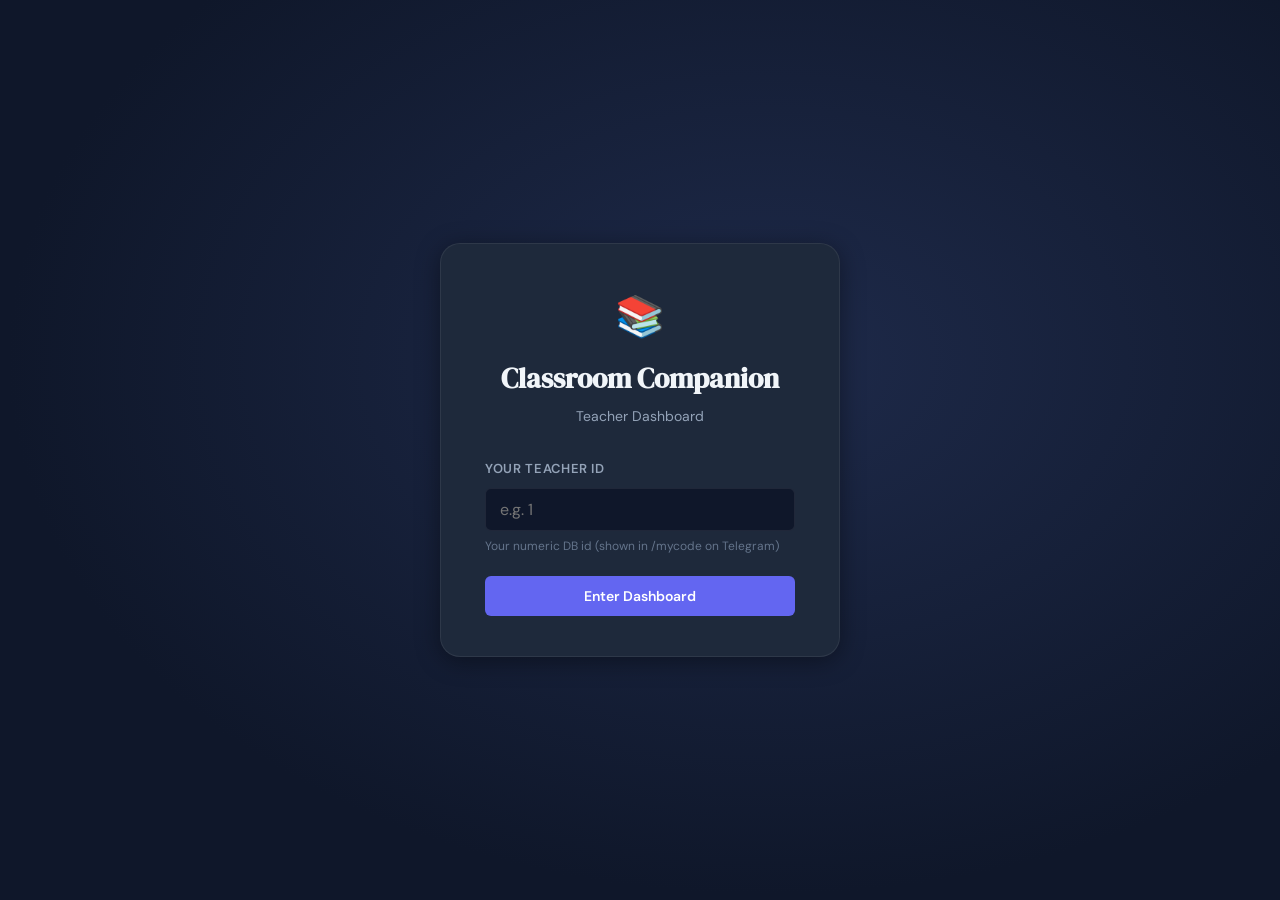
==== static/teacher/index.html @ 1d03b026 "feat: add initial HTML structure and JavaScript for Teacher Dashboard" ====
<!DOCTYPE html>
<html lang="en">
<head>
  <meta charset="UTF-8" />
  <meta name="viewport" content="width=device-width, initial-scale=1.0" />
  <title>Classroom Companion — Teacher Dashboard</title>
  <link rel="preconnect" href="https://fonts.googleapis.com" />
  <link rel="preconnect" href="https://fonts.gstatic.com" crossorigin />
  <link href="https://fonts.googleapis.com/css2?family=DM+Serif+Display:ital@0;1&family=DM+Sans:wght@300;400;500;600;700&display=swap" rel="stylesheet" />
  <link rel="stylesheet" href="/static/teacher/style.css" />
</head>
<body>
  <!-- ═══ LOGIN SCREEN ════════════════════════════════════════════════════════ -->
  <div id="login-screen" class="screen">
    <div class="login-card">
      <div class="login-logo">
        <span class="logo-icon">📚</span>
        <h1 class="logo-text">Classroom Companion</h1>
        <p class="logo-sub">Teacher Dashboard</p>
      </div>
      <form id="login-form">
        <label for="teacher-id">Your Teacher ID</label>
        <input
          id="teacher-id"
          type="number"
          placeholder="e.g. 1"
          min="1"
          required
          autocomplete="off"
        />
        <p class="hint">Your numeric DB id (shown in /mycode on Telegram)</p>
        <button type="submit" class="btn btn-primary btn-full">Enter Dashboard</button>
        <p id="login-error" class="error-msg hidden"></p>
      </form>
    </div>
  </div>

  <!-- ═══ MAIN DASHBOARD ══════════════════════════════════════════════════════ -->
  <div id="dashboard-screen" class="screen hidden">

    <!-- Topbar -->
    <header class="topbar">
      <div class="topbar-left">
        <span class="logo-icon-sm">📚</span>
        <span class="topbar-title">Classroom Companion</span>
      </div>
      <div class="topbar-right">
        <span id="teacher-name-display" class="teacher-badge"></span>
        <span id="refresh-indicator" class="refresh-badge" title="Auto-refreshes every 30s">↻ live</span>
        <button id="logout-btn" class="btn btn-ghost">Logout</button>
      </div>
    </header>

    <!-- Stats bar -->
    <section class="stats-bar">
      <div class="stat-card" id="stat-students">
        <span class="stat-value" id="stat-students-val">—</span>
        <span class="stat-label">Students</span>
      </div>
      <div class="stat-card" id="stat-pending">
        <span class="stat-value" id="stat-pending-val">—</span>
        <span class="stat-label">Pending</span>
      </div>
      <div class="stat-card" id="stat-progress">
        <span class="stat-value" id="stat-progress-val">—</span>
        <span class="stat-label">In Progress</span>
      </div>
      <div class="stat-card" id="stat-submitted">
        <span class="stat-value" id="stat-submitted-val">—</span>
        <span class="stat-label">Submitted</span>
      </div>
      <div class="stat-card" id="stat-reviewed">
        <span class="stat-value" id="stat-reviewed-val">—</span>
        <span class="stat-label">Reviewed</span>
      </div>
    </section>

    <!-- Controls -->
    <section class="controls-bar">
      <div class="controls-left">
        <label for="filter-status" class="sr-only">Filter by status</label>
        <select id="filter-status" class="select-input">
          <option value="">All Statuses</option>
          <option value="pending">Pending</option>
          <option value="in_progress">In Progress</option>
          <option value="submitted">Submitted</option>
          <option value="reviewed">Reviewed</option>
        </select>
        <label for="filter-student" class="sr-only">Filter by student</label>
        <select id="filter-student" class="select-input">
          <option value="">All Students</option>
        </select>
      </div>
      <div class="controls-right">
        <button id="digest-btn" class="btn btn-accent">📊 AI Class Digest</button>
      </div>
    </section>

    <!-- Assignment table -->
    <section class="table-section">
      <div class="table-wrapper">
        <table id="assignment-table">
          <thead>
            <tr>
              <th>Student</th>
              <th>Assignment</th>
              <th>Due Date</th>
              <th>Status</th>
              <th>Days Left</th>
              <th>Actions</th>
            </tr>
          </thead>
          <tbody id="assignment-tbody">
            <tr><td colspan="6" class="loading-row">Loading assignments…</td></tr>
          </tbody>
        </table>
      </div>
    </section>
  </div>

  <!-- ═══ AI SUMMARY MODAL ════════════════════════════════════════════════════ -->
  <div id="modal-overlay" class="modal-overlay hidden" role="dialog" aria-modal="true" aria-labelledby="modal-title">
    <div class="modal-card">
      <div class="modal-header">
        <h2 id="modal-title">AI Summary</h2>
        <button id="modal-close" class="modal-close" aria-label="Close">✕</button>
      </div>
      <div id="modal-body" class="modal-body">
        <div class="spinner"></div>
      </div>
    </div>
  </div>

  <script src="/static/teacher/app.js"></script>
</body>
</html>
---- static/teacher/style.css ----
/* ── Design tokens ────────────────────────────────────────────────────────── */
:root {
  --bg-base:        #0F172A;
  --bg-surface:     #1E293B;
  --bg-elevated:    #263346;
  --bg-modal:       #1a2640;

  --accent:         #6366F1;
  --accent-hover:   #4F46E5;
  --accent-muted:   rgba(99,102,241,0.15);

  --success:        #22C55E;
  --warning:        #F59E0B;
  --danger:         #EF4444;
  --info:           #38BDF8;

  --text-primary:   #F1F5F9;
  --text-secondary: #94A3B8;
  --text-muted:     #64748B;

  --border:         rgba(255,255,255,0.07);
  --border-focus:   rgba(99,102,241,0.6);

  --radius-sm:      6px;
  --radius-md:      12px;
  --radius-lg:      20px;

  --shadow-card:    0 4px 24px rgba(0,0,0,0.4);
  --shadow-modal:   0 24px 80px rgba(0,0,0,0.7);

  --font-display:   'DM Serif Display', Georgia, serif;
  --font-body:      'DM Sans', system-ui, sans-serif;

  --transition:     0.2s ease;
}

/* ── Reset & base ─────────────────────────────────────────────────────────── */
*, *::before, *::after { box-sizing: border-box; margin: 0; padding: 0; }

html { font-size: 16px; scroll-behavior: smooth; }

body {
  background-color: var(--bg-base);
  color: var(--text-primary);
  font-family: var(--font-body);
  font-weight: 400;
  line-height: 1.6;
  min-height: 100vh;
}

.sr-only {
  position: absolute; width: 1px; height: 1px;
  padding: 0; margin: -1px; overflow: hidden;
  clip: rect(0,0,0,0); white-space: nowrap; border: 0;
}

/* ── Screens ──────────────────────────────────────────────────────────────── */
.screen { min-height: 100vh; }
.hidden { display: none !important; }

/* ── Login ────────────────────────────────────────────────────────────────── */
#login-screen {
  display: flex;
  align-items: center;
  justify-content: center;
  background: radial-gradient(ellipse at 60% 40%, #1e2a4a 0%, var(--bg-base) 70%);
}

.login-card {
  background: var(--bg-surface);
  border: 1px solid var(--border);
  border-radius: var(--radius-lg);
  padding: 2.5rem 2.75rem;
  width: 100%;
  max-width: 400px;
  box-shadow: var(--shadow-card);
}

.login-logo {
  text-align: center;
  margin-bottom: 2rem;
}
.logo-icon { font-size: 2.5rem; display: block; margin-bottom: 0.5rem; }
.logo-text {
  font-family: var(--font-display);
  font-size: 1.75rem;
  color: var(--text-primary);
}
.logo-sub {
  font-size: 0.875rem;
  color: var(--text-secondary);
  margin-top: 0.25rem;
}

.login-card label {
  display: block;
  font-size: 0.8125rem;
  font-weight: 600;
  letter-spacing: 0.05em;
  text-transform: uppercase;
  color: var(--text-secondary);
  margin-bottom: 0.5rem;
}

.login-card input[type="number"] {
  width: 100%;
  background: var(--bg-base);
  border: 1px solid var(--border);
  border-radius: var(--radius-sm);
  color: var(--text-primary);
  font-family: var(--font-body);
  font-size: 1rem;
  padding: 0.625rem 0.875rem;
  outline: none;
  transition: border-color var(--transition);
  margin-bottom: 0.375rem;
}
.login-card input[type="number"]:focus {
  border-color: var(--border-focus);
  box-shadow: 0 0 0 3px rgba(99,102,241,0.15);
}

.hint {
  font-size: 0.75rem;
  color: var(--text-muted);
  margin-bottom: 1.25rem;
}

.error-msg {
  margin-top: 0.75rem;
  font-size: 0.8125rem;
  color: var(--danger);
  text-align: center;
}

/* ── Buttons ──────────────────────────────────────────────────────────────── */
.btn {
  display: inline-flex;
  align-items: center;
  gap: 0.4rem;
  border: none;
  border-radius: var(--radius-sm);
  cursor: pointer;
  font-family: var(--font-body);
  font-size: 0.875rem;
  font-weight: 600;
  padding: 0.5rem 1.125rem;
  transition: background var(--transition), transform 0.1s;
  white-space: nowrap;
}
.btn:active { transform: scale(0.97); }

.btn-primary {
  background: var(--accent);
  color: #fff;
}
.btn-primary:hover { background: var(--accent-hover); }

.btn-full { width: 100%; justify-content: center; padding-top: 0.7rem; padding-bottom: 0.7rem; }

.btn-ghost {
  background: transparent;
  color: var(--text-secondary);
  border: 1px solid var(--border);
}
.btn-ghost:hover { background: var(--bg-elevated); color: var(--text-primary); }

.btn-accent {
  background: var(--accent-muted);
  color: #a5b4fc;
  border: 1px solid rgba(99,102,241,0.3);
}
.btn-accent:hover { background: rgba(99,102,241,0.25); }

.btn-sm { font-size: 0.75rem; padding: 0.3rem 0.75rem; }

/* ── Topbar ───────────────────────────────────────────────────────────────── */
.topbar {
  position: sticky;
  top: 0;
  z-index: 100;
  display: flex;
  align-items: center;
  justify-content: space-between;
  padding: 0 1.5rem;
  height: 56px;
  background: var(--bg-surface);
  border-bottom: 1px solid var(--border);
  backdrop-filter: blur(12px);
}

.topbar-left {
  display: flex;
  align-items: center;
  gap: 0.6rem;
}
.logo-icon-sm { font-size: 1.25rem; }
.topbar-title {
  font-family: var(--font-display);
  font-size: 1.125rem;
  letter-spacing: -0.01em;
}

.topbar-right {
  display: flex;
  align-items: center;
  gap: 0.75rem;
}

.teacher-badge {
  background: var(--accent-muted);
  color: #a5b4fc;
  border-radius: 999px;
  font-size: 0.75rem;
  font-weight: 600;
  padding: 0.2rem 0.75rem;
}

.refresh-badge {
  font-size: 0.7rem;
  color: var(--success);
  background: rgba(34,197,94,0.12);
  border-radius: 999px;
  padding: 0.15rem 0.6rem;
  letter-spacing: 0.05em;
  animation: pulse 2s ease-in-out infinite;
}
@keyframes pulse {
  0%, 100% { opacity: 1; }
  50% { opacity: 0.5; }
}

/* ── Stats bar ────────────────────────────────────────────────────────────── */
.stats-bar {
  display: flex;
  gap: 1rem;
  padding: 1.25rem 1.5rem;
  overflow-x: auto;
}

.stat-card {
  flex: 1;
  min-width: 100px;
  background: var(--bg-surface);
  border: 1px solid var(--border);
  border-radius: var(--radius-md);
  padding: 1rem 1.25rem;
  display: flex;
  flex-direction: column;
  align-items: center;
  gap: 0.2rem;
  transition: border-color var(--transition);
}
.stat-card:hover { border-color: rgba(99,102,241,0.35); }

.stat-value {
  font-family: var(--font-display);
  font-size: 2rem;
  line-height: 1;
  color: var(--text-primary);
}
.stat-label {
  font-size: 0.75rem;
  font-weight: 500;
  color: var(--text-secondary);
  text-transform: uppercase;
  letter-spacing: 0.05em;
}

/* ── Controls bar ─────────────────────────────────────────────────────────── */
.controls-bar {
  display: flex;
  align-items: center;
  justify-content: space-between;
  padding: 0 1.5rem 1rem;
  gap: 0.75rem;
  flex-wrap: wrap;
}
.controls-left { display: flex; gap: 0.75rem; flex-wrap: wrap; }

.select-input {
  background: var(--bg-surface);
  border: 1px solid var(--border);
  border-radius: var(--radius-sm);
  color: var(--text-primary);
  font-family: var(--font-body);
  font-size: 0.875rem;
  padding: 0.45rem 2rem 0.45rem 0.75rem;
  outline: none;
  appearance: none;
  background-image: url("data:image/svg+xml,%3Csvg xmlns='http://www.w3.org/2000/svg' width='12' height='12' viewBox='0 0 12 12'%3E%3Cpath fill='%2394a3b8' d='M6 8L1 3h10z'/%3E%3C/svg%3E");
  background-repeat: no-repeat;
  background-position: right 0.6rem center;
  cursor: pointer;
  transition: border-color var(--transition);
}
.select-input:focus { border-color: var(--border-focus); }

/* ── Assignment table ─────────────────────────────────────────────────────── */
.table-section { padding: 0 1.5rem 2rem; }

.table-wrapper {
  background: var(--bg-surface);
  border: 1px solid var(--border);
  border-radius: var(--radius-md);
  overflow: hidden;
  overflow-x: auto;
}

table {
  width: 100%;
  border-collapse: collapse;
  font-size: 0.875rem;
}

thead tr {
  background: var(--bg-elevated);
  border-bottom: 1px solid var(--border);
}
th {
  padding: 0.875rem 1rem;
  text-align: left;
  font-size: 0.75rem;
  font-weight: 700;
  letter-spacing: 0.06em;
  text-transform: uppercase;
  color: var(--text-secondary);
  white-space: nowrap;
}

tbody tr {
  border-bottom: 1px solid var(--border);
  transition: background var(--transition);
}
tbody tr:last-child { border-bottom: none; }
tbody tr:hover { background: var(--bg-elevated); }

td {
  padding: 0.875rem 1rem;
  color: var(--text-primary);
  vertical-align: middle;
}

.loading-row {
  text-align: center;
  color: var(--text-muted);
  padding: 2.5rem 1rem !important;
}

/* Status badges */
.status-badge {
  display: inline-block;
  border-radius: 999px;
  font-size: 0.7rem;
  font-weight: 700;
  letter-spacing: 0.05em;
  padding: 0.2rem 0.65rem;
  text-transform: uppercase;
}
.status-pending    { background: rgba(245,158,11,0.15); color: #fbbf24; }
.status-in_progress{ background: rgba(56,189,248,0.15); color: #38bdf8; }
.status-submitted  { background: rgba(99,102,241,0.2);  color: #a5b4fc; }
.status-reviewed   { background: rgba(34,197,94,0.15);  color: #4ade80; }

/* Days-left colouring */
.days-ok      { color: var(--text-secondary); }
.days-warning { color: var(--warning); font-weight: 600; }
.days-danger  { color: var(--danger);  font-weight: 700; }
.days-overdue { color: var(--danger);  font-weight: 700; font-style: italic; }

/* ── Modal ────────────────────────────────────────────────────────────────── */
.modal-overlay {
  position: fixed;
  inset: 0;
  background: rgba(0,0,0,0.65);
  display: flex;
  align-items: center;
  justify-content: center;
  z-index: 1000;
  padding: 1rem;
  backdrop-filter: blur(4px);
}

.modal-card {
  background: var(--bg-modal);
  border: 1px solid var(--border);
  border-radius: var(--radius-lg);
  box-shadow: var(--shadow-modal);
  width: 100%;
  max-width: 620px;
  max-height: 85vh;
  display: flex;
  flex-direction: column;
  overflow: hidden;
  animation: slide-up 0.2s ease;
}
@keyframes slide-up {
  from { opacity: 0; transform: translateY(20px); }
  to   { opacity: 1; transform: translateY(0); }
}

.modal-header {
  display: flex;
  align-items: center;
  justify-content: space-between;
  padding: 1.25rem 1.5rem;
  border-bottom: 1px solid var(--border);
}
.modal-header h2 {
  font-family: var(--font-display);
  font-size: 1.25rem;
}
.modal-close {
  background: none;
  border: none;
  color: var(--text-muted);
  cursor: pointer;
  font-size: 1.125rem;
  line-height: 1;
  padding: 0.25rem;
  transition: color var(--transition);
}
.modal-close:hover { color: var(--text-primary); }

.modal-body {
  padding: 1.5rem;
  overflow-y: auto;
  flex: 1;
  font-size: 0.9rem;
  line-height: 1.75;
  color: var(--text-secondary);
  white-space: pre-wrap;
  word-break: break-word;
}

/* ── Spinner ──────────────────────────────────────────────────────────────── */
.spinner {
  width: 36px; height: 36px;
  border: 3px solid var(--border);
  border-top-color: var(--accent);
  border-radius: 50%;
  animation: spin 0.7s linear infinite;
  margin: 2rem auto;
}
@keyframes spin { to { transform: rotate(360deg); } }

/* ── Responsive ───────────────────────────────────────────────────────────── */
@media (max-width: 640px) {
  .stats-bar { gap: 0.5rem; padding: 1rem; }
  .stat-value { font-size: 1.5rem; }
  .controls-bar { padding: 0 1rem 1rem; }
  .table-section { padding: 0 0.75rem 2rem; }
  th, td { padding: 0.625rem 0.75rem; }
}
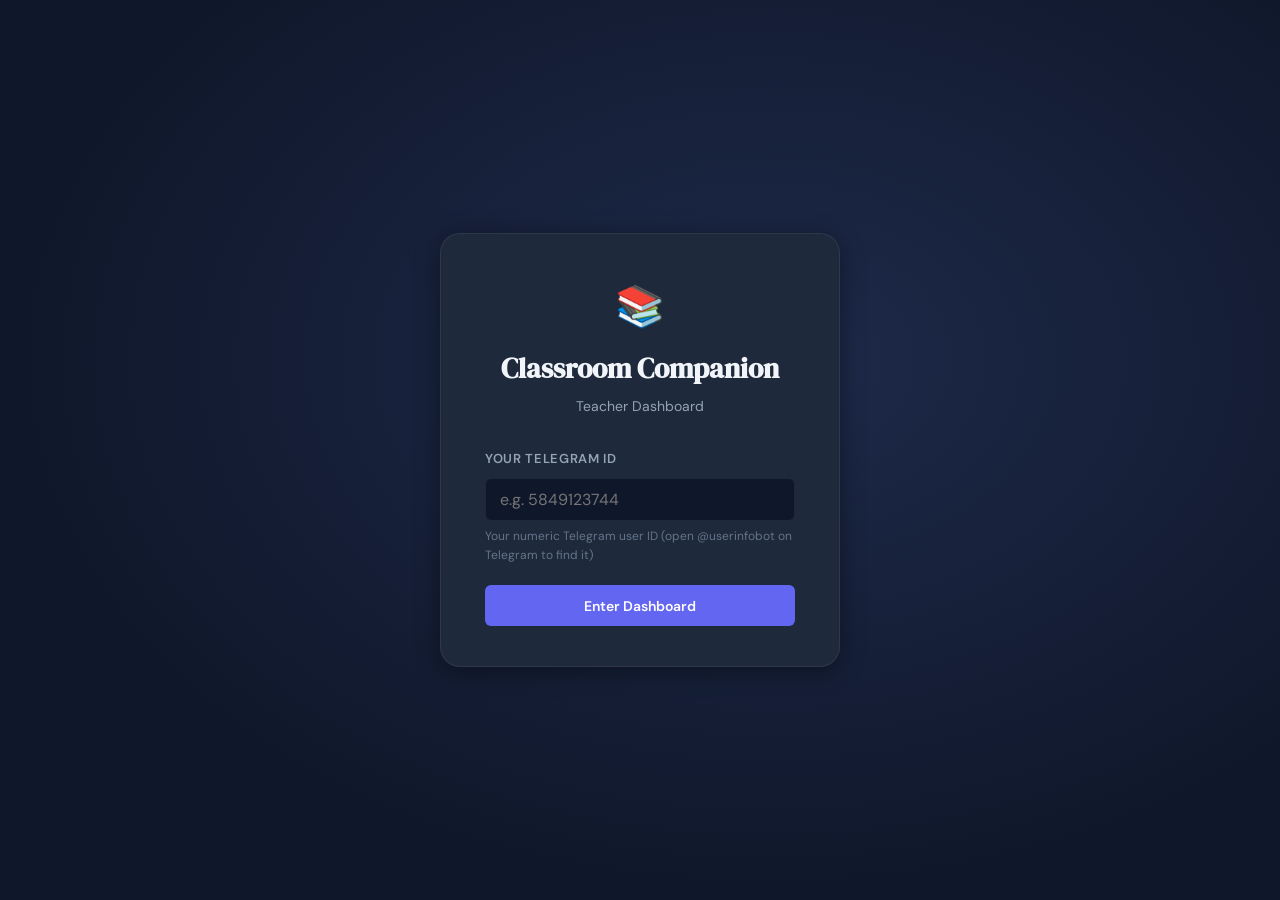
==== commit b2587d0a: "feat: update login forms to use Telegram ID and add user lookup functionality" ====
--- a/static/teacher/index.html
+++ b/static/teacher/index.html
@@ -19,16 +19,16 @@
         <p class="logo-sub">Teacher Dashboard</p>
       </div>
       <form id="login-form">
-        <label for="teacher-id">Your Teacher ID</label>
+        <label for="teacher-id">Your Telegram ID</label>
         <input
           id="teacher-id"
           type="number"
-          placeholder="e.g. 1"
+          placeholder="e.g. 5849123744"
           min="1"
           required
           autocomplete="off"
         />
-        <p class="hint">Your numeric DB id (shown in /mycode on Telegram)</p>
+        <p class="hint">Your numeric Telegram user ID (open @userinfobot on Telegram to find it)</p>
         <button type="submit" class="btn btn-primary btn-full">Enter Dashboard</button>
         <p id="login-error" class="error-msg hidden"></p>
       </form>
